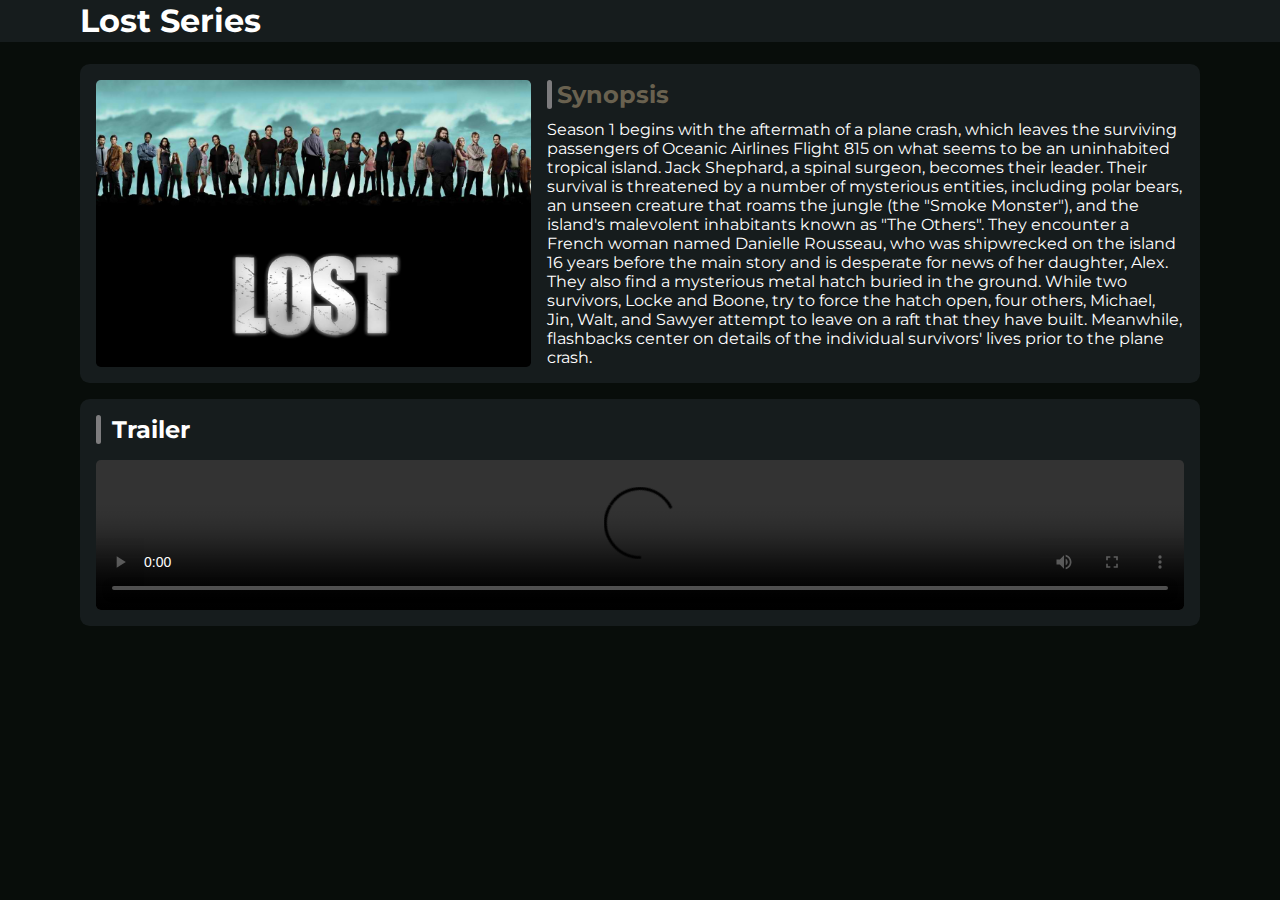
==== index.html @ e145f06e "finished assignment" ====
<!DOCTYPE html>
<html lang="en">
  <head>
    <meta charset="UTF-8" />
    <meta name="viewport" content="width=device-width, initial-scale=1.0" />
    <link rel="stylesheet" href="style.css" />
    <title>Some title</title>
  </head>
  <body>
    <nav>
      <h1>Lost Series</h1>
    </nav>
    <section>
      <div class="container">
        <div class="img-text-card">
          <img src="assets/Lost-Season-6-lost-10648918-1280-800.jpg" alt="Lost" />
          <div class="text">
            <h2>Synopsis</h2>
            <p>
              Season 1 begins with the aftermath of a plane crash, which leaves
              the surviving passengers of Oceanic Airlines Flight 815 on what
              seems to be an uninhabited tropical island. Jack Shephard, a
              spinal surgeon, becomes their leader. Their survival is threatened
              by a number of mysterious entities, including polar bears, an
              unseen creature that roams the jungle (the "Smoke Monster"), and
              the island's malevolent inhabitants known as "The Others". They
              encounter a French woman named Danielle Rousseau, who was
              shipwrecked on the island 16 years before the main story and is
              desperate for news of her daughter, Alex. They also find a
              mysterious metal hatch buried in the ground. While two survivors,
              Locke and Boone, try to force the hatch open, four others,
              Michael, Jin, Walt, and Sawyer attempt to leave on a raft that
              they have built. Meanwhile, flashbacks center on details of the
              individual survivors' lives prior to the plane crash.
            </p>
          </div>
        </div>
        <div class="vid-card">
            <h2 id="trailer">Trailer</h2>
            <video controls>
                <source src="assets/lost-trailer.mp4" type="video/mp4">
            </video>
        </div>
      </div>
    </section>
  </body>
</html>
---- style.css ----
@import url("https://fonts.googleapis.com/css2?family=Montserrat:wght@400;700&display=swap");

:root {
  --text: rgb(255, 255, 255);
  --background: rgb(8, 13, 10);
  --primary: rgb(105, 97, 79);
  --secondary: rgb(22, 28, 29);
  --accent: rgb(125, 124, 126);
}

* {
  box-sizing: border-box;
  margin: 0;
  padding: 0;
}

body {
  font-family: Montserrat;
  background-color: var(--background);
}

nav {
  position: fixed;
  z-index: 99999;
  width: 100%;
  height: 2.6rem;
  background-color: var(--secondary);
  display: flex;
  align-items: center;
}

nav > h1 {
  font-weight: 700;
  text-transform: capitalize;
  margin: 0 5rem;
  color: var(--text);
}

.container {
  width: 100%;
  padding: 4rem 5rem;
  height: 94svh;
  display: flex;
  gap: 1rem;
  flex-direction: column;
  align-items: center;
  background-color: var(--background);
}

.img-text-card {
  display: flex;
  padding: 1rem;
  background-color: var(--secondary);
  gap: 1rem;
  border-radius: 0.6rem;
}

.img-text-card > img {
  width: 40%;
  object-fit: cover;
  border-radius: 0.3rem;
}

.text {
  width: 60%;
}

.text > h2 {
  padding-left: 0.6rem;
  position: relative;
  color: var(--primary);
  margin-block-end: .7rem;
}

.text > p {
  color: var(--text);
}

.text > h2::before {
  content: "";
  top: 0;
  left: 0;
  width: 0.3rem;
  height: 100%;
  border-radius: 0.2rem;
  position: absolute;
  background-color: var(--accent);
}

.vid-card {
  display: flex;
  flex-direction: column;
  gap: 1rem;
  width: 100%;
  background-color: var(--secondary);
  border-radius: 0.6rem;
  padding: 1rem;
}


.vid-card > h2{
  position: relative;
  padding: 0 1rem;
  color: var(--text);
}


.vid-card > video {
  width: 100%;
  border-radius: 0.3rem;
}

#trailer::before {
  content: "";
  top: 0;
  left: 0;
  width: 0.3rem;
  height: 100%;
  border-radius: 0.2rem;
  position: absolute;
  background-color: var(--accent);
}
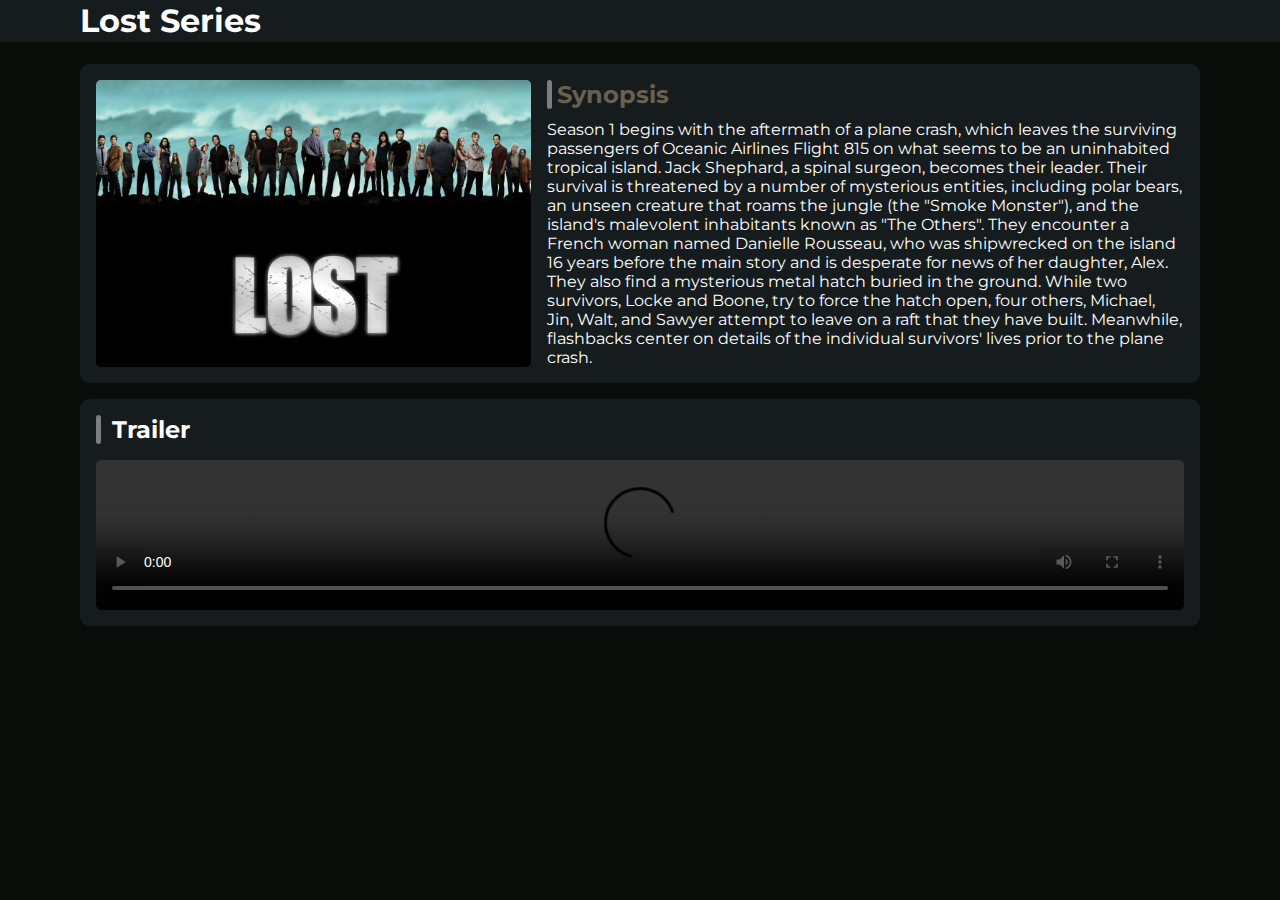
==== commit c16942fb: "Update index.html" ====
--- a/index.html
+++ b/index.html
@@ -38,7 +38,7 @@
         <div class="vid-card">
             <h2 id="trailer">Trailer</h2>
             <video controls>
-                <source src="assets/lost-trailer.mp4" type="video/mp4">
+                <source src="assets/lost-trailer_720.mp4" type="video/mp4">
             </video>
         </div>
       </div>
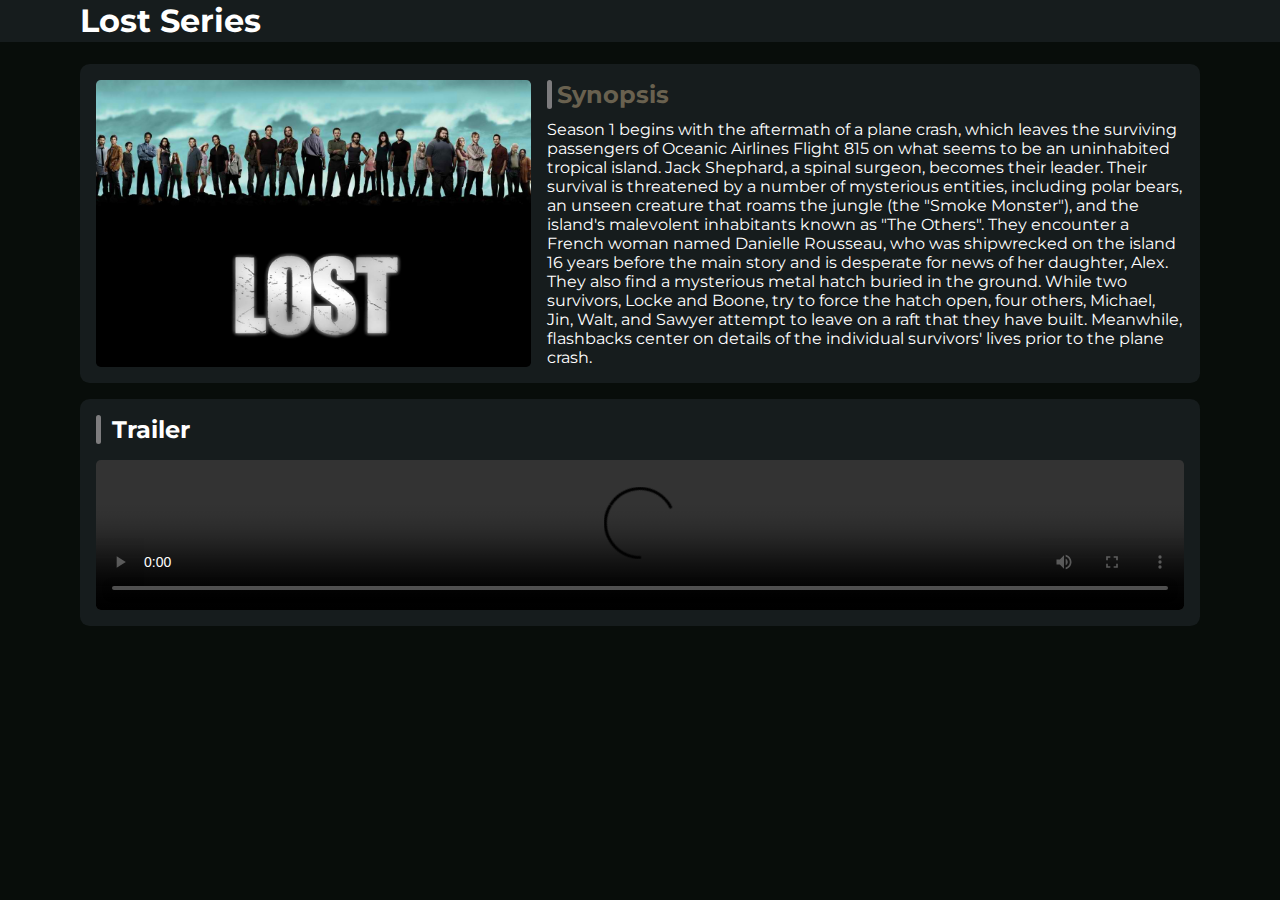
==== commit 7ad545a2: "Update index.html" ====
--- a/index.html
+++ b/index.html
@@ -4,7 +4,7 @@
     <meta charset="UTF-8" />
     <meta name="viewport" content="width=device-width, initial-scale=1.0" />
     <link rel="stylesheet" href="style.css" />
-    <title>Some title</title>
+    <title>Lost: E-Commerce Assignment</title>
   </head>
   <body>
     <nav>
@@ -38,7 +38,7 @@
         <div class="vid-card">
             <h2 id="trailer">Trailer</h2>
             <video controls>
-                <source src="assets/lost-trailer_720.mp4" type="video/mp4">
+                <source src="assets/lost-trailer_720p.mp4" type="video/mp4">
             </video>
         </div>
       </div>
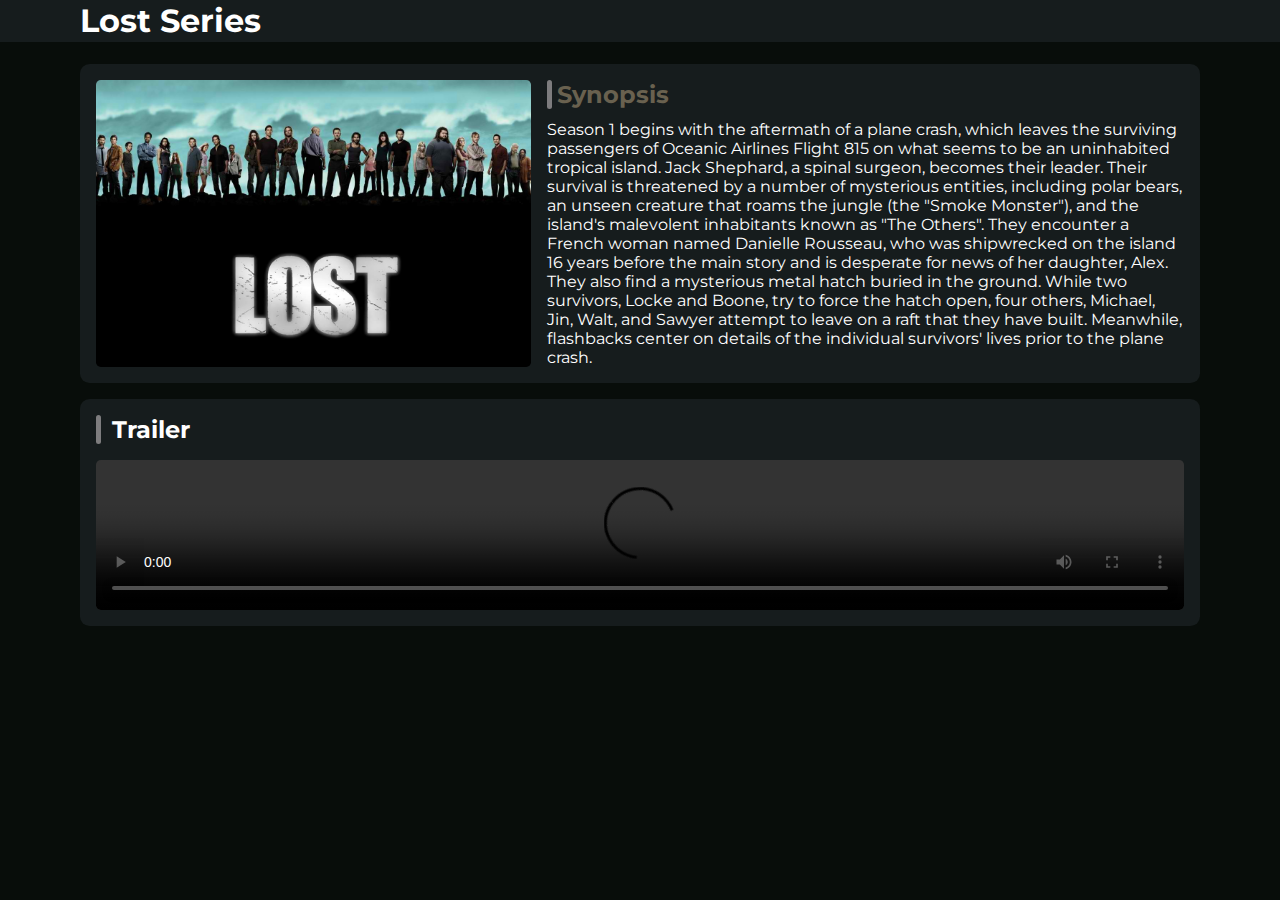
==== commit e166b18b: "720p trailer" ====
--- a/index.html
+++ b/index.html
@@ -4,7 +4,8 @@
     <meta charset="UTF-8" />
     <meta name="viewport" content="width=device-width, initial-scale=1.0" />
     <link rel="stylesheet" href="style.css" />
-    <title>Lost: E-Commerce Assignment</title>
+    <script src="script.js" defer></script>
+    <title>Some title</title>
   </head>
   <body>
     <nav>
@@ -12,9 +13,9 @@
     </nav>
     <section>
       <div class="container">
-        <div class="img-text-card">
+        <div  id="text-card" class="img-text-card">
           <img src="assets/Lost-Season-6-lost-10648918-1280-800.jpg" alt="Lost" />
-          <div class="text">
+          <div id="synopsis" data-status="off" class="text">
             <h2>Synopsis</h2>
             <p>
               Season 1 begins with the aftermath of a plane crash, which leaves
--- a/style.css
+++ b/style.css
@@ -69,7 +69,7 @@
   padding-left: 0.6rem;
   position: relative;
   color: var(--primary);
-  margin-block-end: .7rem;
+  margin-block-end: 0.7rem;
 }
 
 .text > p {
@@ -97,13 +97,11 @@
   padding: 1rem;
 }
 
-
-.vid-card > h2{
+.vid-card > h2 {
   position: relative;
   padding: 0 1rem;
   color: var(--text);
 }
-
 
 .vid-card > video {
   width: 100%;
@@ -119,4 +117,30 @@
   border-radius: 0.2rem;
   position: absolute;
   background-color: var(--accent);
-}+}
+
+@media (max-width: 425px) {
+  .container {
+    padding: 3rem 1rem;
+    background-color: var(--background);
+  }
+  .img-text-card {
+    flex-direction: column;
+  }
+  .img-text-card > img {
+    width: 100%;
+    object-fit: cover;
+    border-radius: 0.3rem;
+  }
+
+  .text {
+    width: 100%;
+    height: 10rem;
+    overflow: hidden;
+    text-overflow: ellipsis;
+  }
+
+  nav > h1 {
+    margin: 0 1rem;
+  }
+}
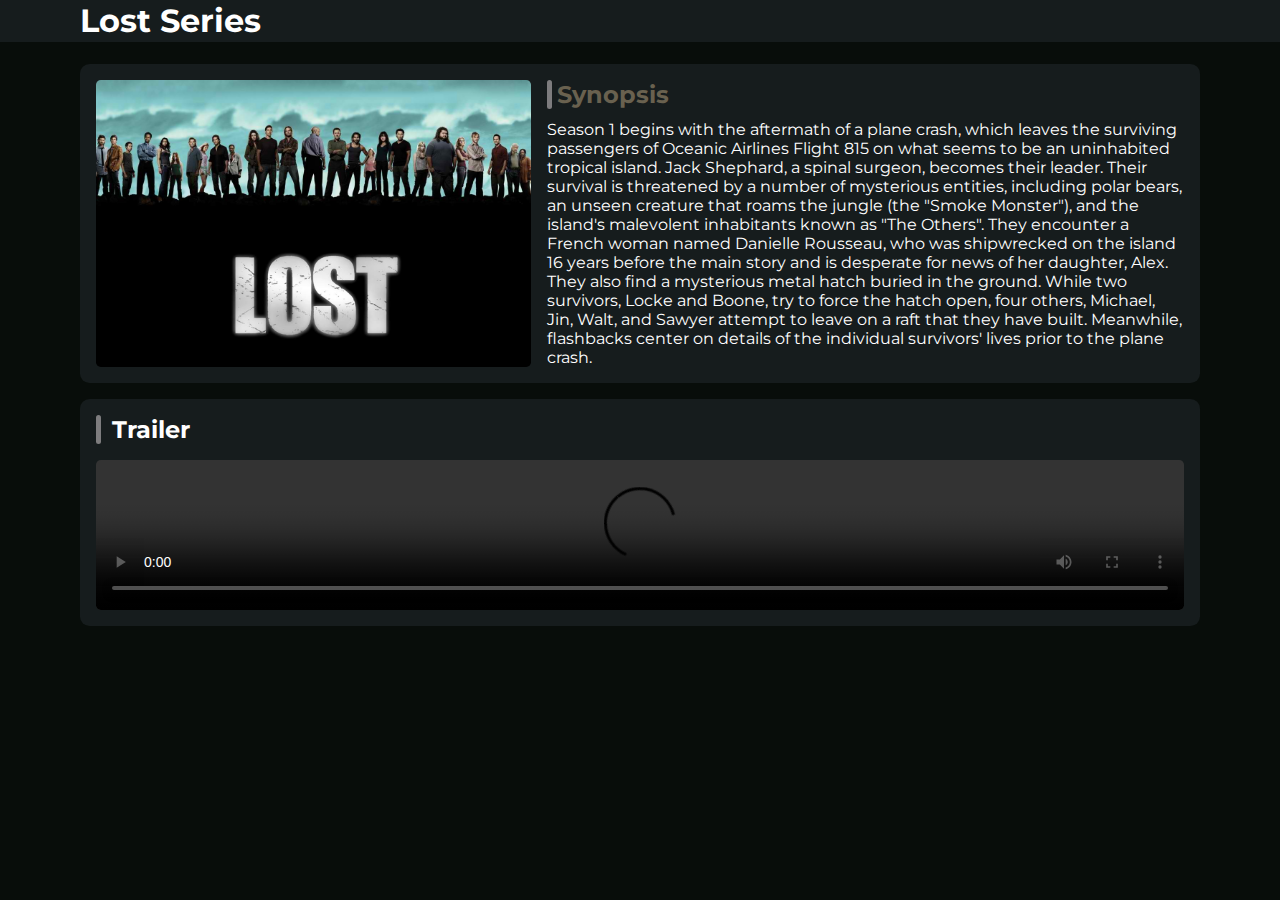
==== commit ae61a99b: "added media" ====
--- a/index.html
+++ b/index.html
@@ -5,7 +5,7 @@
     <meta name="viewport" content="width=device-width, initial-scale=1.0" />
     <link rel="stylesheet" href="style.css" />
     <script src="script.js" defer></script>
-    <title>Some title</title>
+    <title>Lost: E-Commerce Assignment</title>
   </head>
   <body>
     <nav>
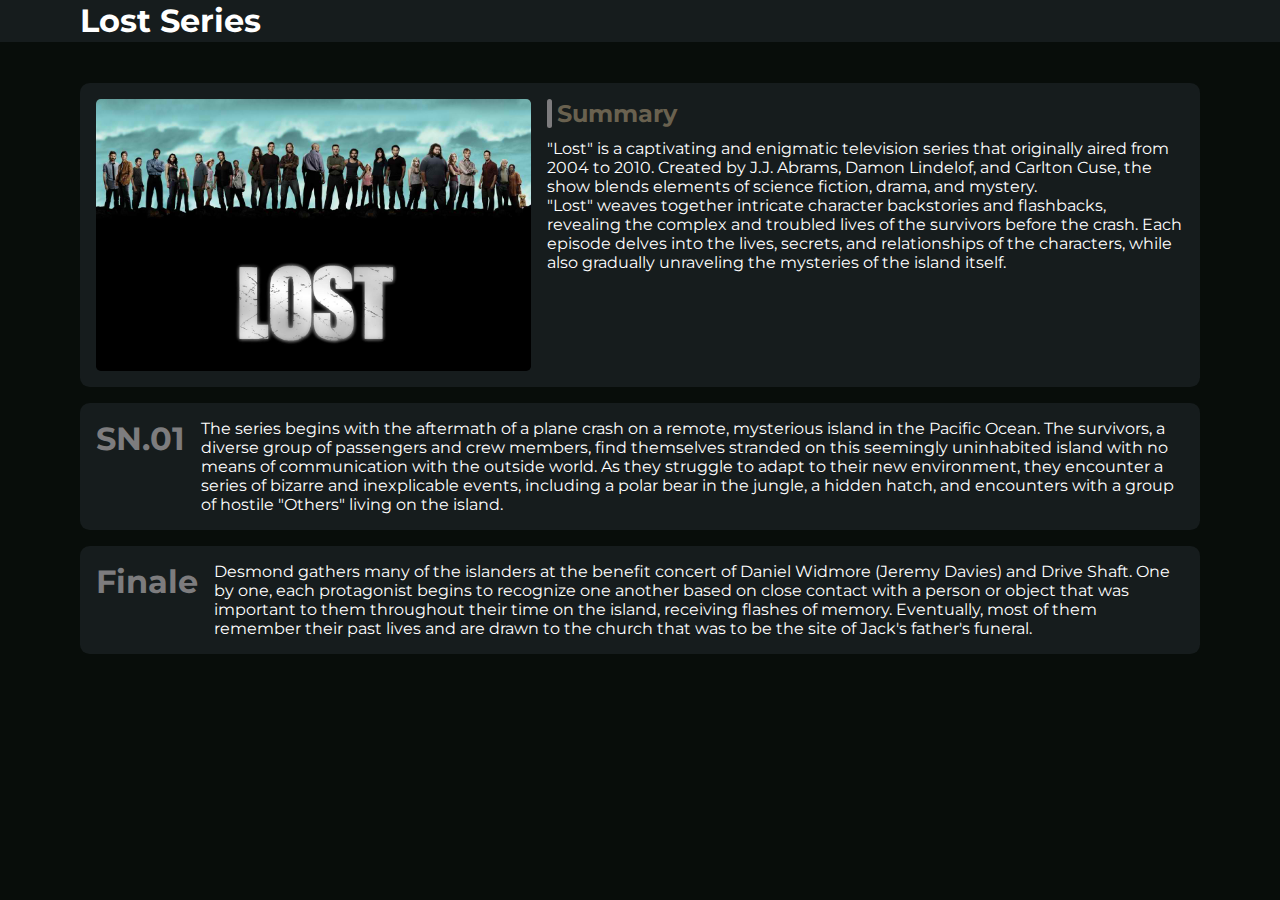
==== commit 4c892267: "added: finale" ====
--- a/index.html
+++ b/index.html
@@ -11,38 +11,55 @@
     <nav>
       <h1>Lost Series</h1>
     </nav>
-    <section>
-      <div class="container">
-        <div  id="text-card" class="img-text-card">
-          <img src="assets/Lost-Season-6-lost-10648918-1280-800.jpg" alt="Lost" />
-          <div id="synopsis" data-status="off" class="text">
-            <h2>Synopsis</h2>
-            <p>
-              Season 1 begins with the aftermath of a plane crash, which leaves
-              the surviving passengers of Oceanic Airlines Flight 815 on what
-              seems to be an uninhabited tropical island. Jack Shephard, a
-              spinal surgeon, becomes their leader. Their survival is threatened
-              by a number of mysterious entities, including polar bears, an
-              unseen creature that roams the jungle (the "Smoke Monster"), and
-              the island's malevolent inhabitants known as "The Others". They
-              encounter a French woman named Danielle Rousseau, who was
-              shipwrecked on the island 16 years before the main story and is
-              desperate for news of her daughter, Alex. They also find a
-              mysterious metal hatch buried in the ground. While two survivors,
-              Locke and Boone, try to force the hatch open, four others,
-              Michael, Jin, Walt, and Sawyer attempt to leave on a raft that
-              they have built. Meanwhile, flashbacks center on details of the
-              individual survivors' lives prior to the plane crash.
-            </p>
-          </div>
-        </div>
-        <div class="vid-card">
-            <h2 id="trailer">Trailer</h2>
-            <video controls>
-                <source src="assets/lost-trailer_720p.mp4" type="video/mp4">
-            </video>
+    <a href="sn1.html">Season 1</a>
+    <div class="container">
+      <div class="img-text-card">
+        <img src="assets/Lost-Season-6-lost-10648918-1280-800.jpg" alt="Lost" />
+        <div class="text">
+          <h2>Summary</h2>
+          <p>
+            "Lost" is a captivating and enigmatic television series that
+            originally aired from 2004 to 2010. Created by J.J. Abrams, Damon
+            Lindelof, and Carlton Cuse, the show blends elements of science
+            fiction, drama, and mystery.
+            <br />
+            "Lost" weaves together intricate character backstories and
+            flashbacks, revealing the complex and troubled lives of the
+            survivors before the crash. Each episode delves into the lives,
+            secrets, and relationships of the characters, while also gradually
+            unraveling the mysteries of the island itself.
+          </p>
         </div>
       </div>
-    </section>
+      <a href="sn1.html">
+        <div class="card">
+          <h2>SN.01</h2>
+          <p>
+            The series begins with the aftermath of a plane crash on a remote,
+            mysterious island in the Pacific Ocean. The survivors, a diverse
+            group of passengers and crew members, find themselves stranded on
+            this seemingly uninhabited island with no means of communication
+            with the outside world. As they struggle to adapt to their new
+            environment, they encounter a series of bizarre and inexplicable
+            events, including a polar bear in the jungle, a hidden hatch, and
+            encounters with a group of hostile "Others" living on the island.
+          </p>
+        </div>
+      </a>
+      <a href="finale.html">
+        <div class="card">
+          <h2>Finale</h2>
+          <p>
+            Desmond gathers many of the islanders at the benefit concert of
+            Daniel Widmore (Jeremy Davies) and Drive Shaft. One by one, each
+            protagonist begins to recognize one another based on close contact
+            with a person or object that was important to them throughout their
+            time on the island, receiving flashes of memory. Eventually, most of
+            them remember their past lives and are drawn to the church that was
+            to be the site of Jack's father's funeral.
+          </p>
+        </div>
+      </a>
+    </div>
   </body>
 </html>
--- a/style.css
+++ b/style.css
@@ -61,9 +61,6 @@
   border-radius: 0.3rem;
 }
 
-.text {
-  width: 60%;
-}
 
 .text > h2 {
   padding-left: 0.6rem;
@@ -119,6 +116,27 @@
   background-color: var(--accent);
 }
 
+
+.card:hover {
+  transform: scale(1.03);
+}
+
+.card > h2 {
+  font-size: xx-large;
+  color: var(--accent);
+}
+
+.card {
+  display: flex;
+  padding: 1rem;
+  background-color: var(--secondary);
+  gap: 1rem;
+  border-radius: 0.6rem;
+  color: var(--text);
+  transition: all .2s ease-in-out;
+}
+
+
 @media (max-width: 425px) {
   .container {
     padding: 3rem 1rem;
@@ -144,3 +162,9 @@
     margin: 0 1rem;
   }
 }
+
+a {
+  color: var(--text);
+  text-decoration: none;
+}
+
